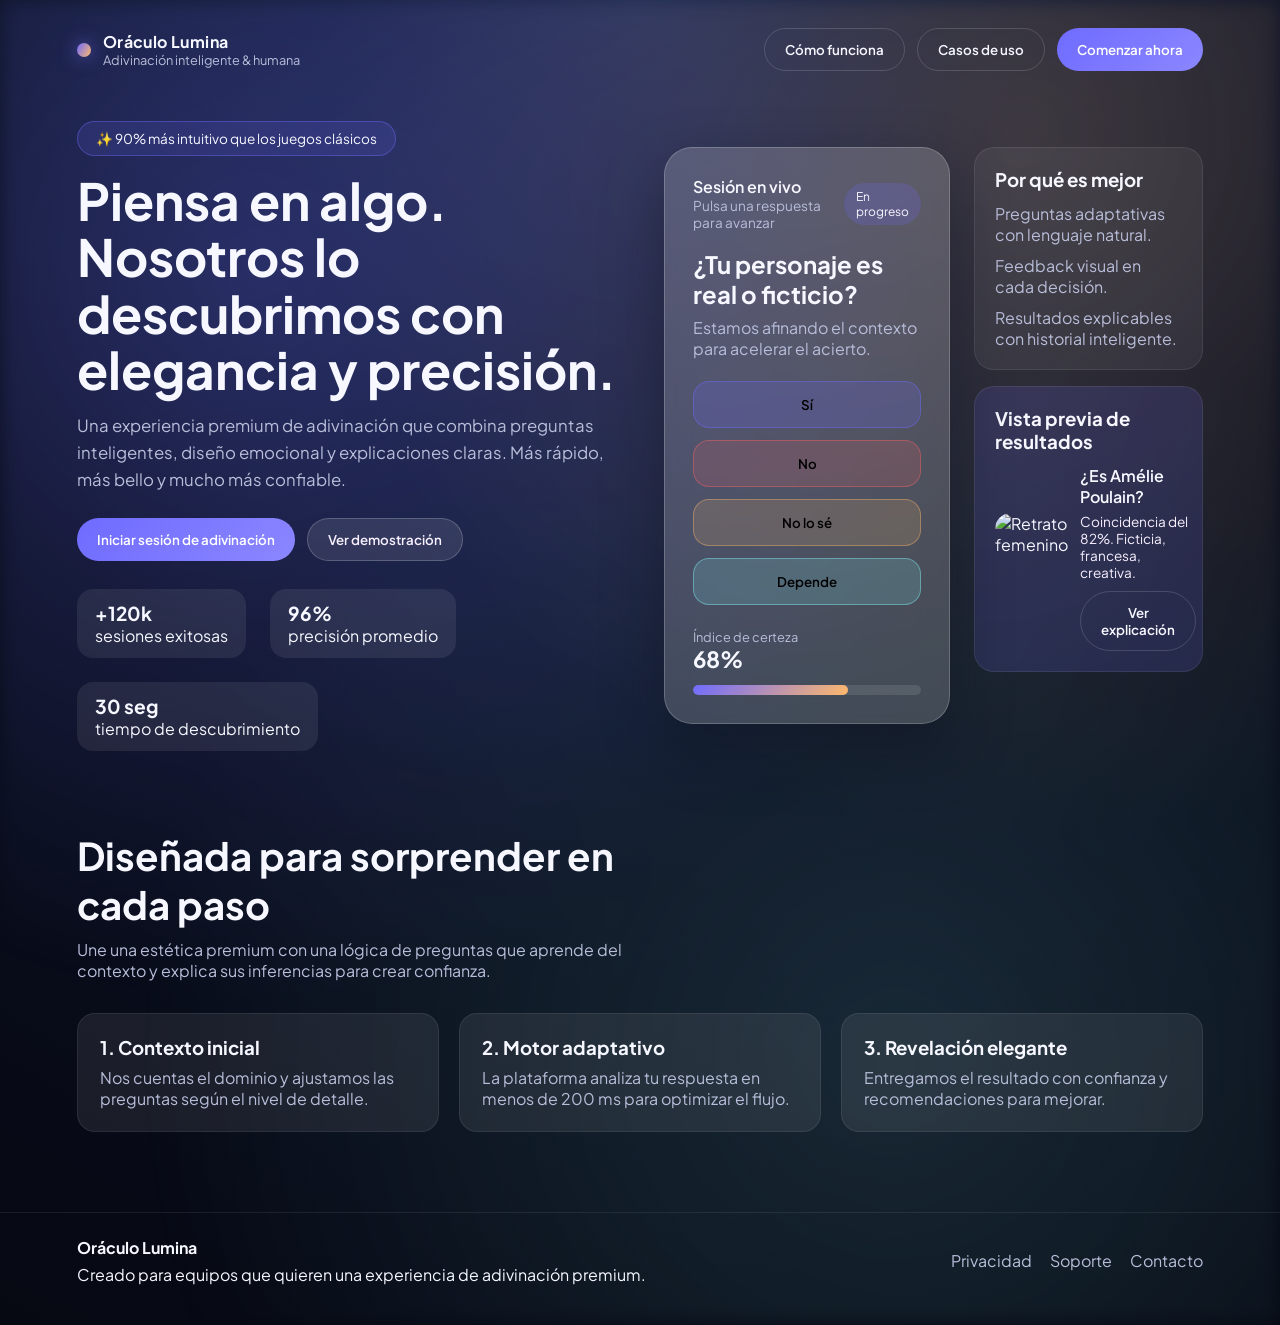
==== index.html @ e5387402 "Add premium Akinator-style landing experience" ====
<!doctype html>
<html lang="es">
  <head>
    <meta charset="UTF-8" />
    <meta name="viewport" content="width=device-width, initial-scale=1" />
    <title>Oráculo Lumina — Descubre lo que piensas</title>
    <link rel="stylesheet" href="styles.css" />
    <link rel="preconnect" href="https://fonts.googleapis.com" />
    <link rel="preconnect" href="https://fonts.gstatic.com" crossorigin />
    <link
      href="https://fonts.googleapis.com/css2?family=Plus+Jakarta+Sans:wght@300;400;500;600;700&display=swap"
      rel="stylesheet"
    />
  </head>
  <body>
    <div class="ambient"></div>
    <header class="top-bar">
      <div class="brand">
        <span class="brand__dot"></span>
        <div>
          <p class="brand__name">Oráculo Lumina</p>
          <p class="brand__tag">Adivinación inteligente & humana</p>
        </div>
      </div>
      <nav class="top-bar__actions">
        <button class="ghost">Cómo funciona</button>
        <button class="ghost">Casos de uso</button>
        <button class="primary">Comenzar ahora</button>
      </nav>
    </header>

    <main class="hero">
      <section class="hero__intro">
        <span class="pill">✨ 90% más intuitivo que los juegos clásicos</span>
        <h1>Piensa en algo. Nosotros lo descubrimos con elegancia y precisión.</h1>
        <p>
          Una experiencia premium de adivinación que combina preguntas inteligentes, diseño emocional y
          explicaciones claras. Más rápido, más bello y mucho más confiable.
        </p>
        <div class="hero__cta">
          <button class="primary">Iniciar sesión de adivinación</button>
          <button class="secondary">Ver demostración</button>
        </div>
        <div class="hero__trust">
          <div>
            <strong>+120k</strong>
            <span>sesiones exitosas</span>
          </div>
          <div>
            <strong>96%</strong>
            <span>precisión promedio</span>
          </div>
          <div>
            <strong>30 seg</strong>
            <span>tiempo de descubrimiento</span>
          </div>
        </div>
      </section>

      <section class="oracle">
        <div class="oracle__panel">
          <div class="oracle__header">
            <div>
              <p class="oracle__title">Sesión en vivo</p>
              <p class="oracle__subtitle">Pulsa una respuesta para avanzar</p>
            </div>
            <span class="status">En progreso</span>
          </div>

          <div class="oracle__question">
            <h2>¿Tu personaje es real o ficticio?</h2>
            <p>Estamos afinando el contexto para acelerar el acierto.</p>
          </div>

          <div class="oracle__answers">
            <button class="answer answer--yes">Sí</button>
            <button class="answer answer--no">No</button>
            <button class="answer answer--unsure">No lo sé</button>
            <button class="answer answer--depends">Depende</button>
          </div>

          <div class="oracle__insight">
            <div>
              <p class="label">Índice de certeza</p>
              <p class="value" data-progress="68">68%</p>
            </div>
            <div class="progress">
              <span style="width: 68%"></span>
            </div>
          </div>
        </div>

        <div class="oracle__side">
          <div class="card">
            <h3>Por qué es mejor</h3>
            <ul>
              <li>Preguntas adaptativas con lenguaje natural.</li>
              <li>Feedback visual en cada decisión.</li>
              <li>Resultados explicables con historial inteligente.</li>
            </ul>
          </div>
          <div class="card card--highlight">
            <h3>Vista previa de resultados</h3>
            <div class="result">
              <img
                src="https://images.unsplash.com/photo-1524504388940-b1c1722653e1?auto=format&fit=crop&w=300&q=80"
                alt="Retrato femenino"
              />
              <div>
                <p class="result__title">¿Es Amélie Poulain?</p>
                <p class="result__text">Coincidencia del 82%. Ficticia, francesa, creativa.</p>
                <button class="ghost">Ver explicación</button>
              </div>
            </div>
          </div>
        </div>
      </section>
    </main>

    <section class="flow">
      <div class="flow__intro">
        <h2>Diseñada para sorprender en cada paso</h2>
        <p>
          Une una estética premium con una lógica de preguntas que aprende del contexto y explica sus
          inferencias para crear confianza.
        </p>
      </div>
      <div class="flow__grid">
        <article>
          <h3>1. Contexto inicial</h3>
          <p>Nos cuentas el dominio y ajustamos las preguntas según el nivel de detalle.</p>
        </article>
        <article>
          <h3>2. Motor adaptativo</h3>
          <p>La plataforma analiza tu respuesta en menos de 200 ms para optimizar el flujo.</p>
        </article>
        <article>
          <h3>3. Revelación elegante</h3>
          <p>Entregamos el resultado con confianza y recomendaciones para mejorar.</p>
        </article>
      </div>
    </section>

    <footer class="footer">
      <div>
        <p class="footer__title">Oráculo Lumina</p>
        <p>Creado para equipos que quieren una experiencia de adivinación premium.</p>
      </div>
      <div class="footer__links">
        <a href="#">Privacidad</a>
        <a href="#">Soporte</a>
        <a href="#">Contacto</a>
      </div>
    </footer>

    <script src="app.js"></script>
  </body>
</html>
---- styles.css ----
:root {
  color-scheme: light;
  --bg: #0a0f1f;
  --bg-soft: #111a30;
  --card: rgba(255, 255, 255, 0.08);
  --card-strong: rgba(255, 255, 255, 0.18);
  --primary: #6f6bff;
  --primary-strong: #8b87ff;
  --secondary: #f8f0ff;
  --text: #f6f7ff;
  --muted: #b8bdd9;
  --accent: #ffb86b;
  --shadow: 0 25px 60px rgba(10, 15, 31, 0.45);
}

* {
  box-sizing: border-box;
  margin: 0;
  padding: 0;
  font-family: "Plus Jakarta Sans", system-ui, sans-serif;
}

body {
  background: radial-gradient(circle at top, #1d2b50 0%, #0a0f1f 55%, #060812 100%);
  color: var(--text);
  min-height: 100vh;
  position: relative;
  overflow-x: hidden;
}

.ambient {
  position: absolute;
  inset: 0;
  background: radial-gradient(circle at 20% 20%, rgba(111, 107, 255, 0.25), transparent 50%),
    radial-gradient(circle at 80% 10%, rgba(255, 184, 107, 0.18), transparent 45%),
    radial-gradient(circle at 70% 80%, rgba(135, 250, 255, 0.12), transparent 55%);
  filter: blur(10px);
  z-index: 0;
}

.top-bar {
  display: flex;
  justify-content: space-between;
  align-items: center;
  padding: 28px 6vw 10px;
  position: relative;
  z-index: 1;
}

.brand {
  display: flex;
  align-items: center;
  gap: 12px;
}

.brand__dot {
  width: 14px;
  height: 14px;
  border-radius: 50%;
  background: linear-gradient(120deg, var(--primary), var(--accent));
  box-shadow: 0 0 18px rgba(111, 107, 255, 0.7);
}

.brand__name {
  font-weight: 700;
  letter-spacing: 0.4px;
}

.brand__tag {
  font-size: 0.8rem;
  color: var(--muted);
}

.top-bar__actions {
  display: flex;
  gap: 12px;
  flex-wrap: wrap;
}

button {
  border: none;
  border-radius: 999px;
  padding: 12px 20px;
  font-weight: 600;
  cursor: pointer;
  transition: transform 0.2s ease, box-shadow 0.2s ease, background 0.2s ease;
}

button:hover {
  transform: translateY(-2px);
  box-shadow: 0 12px 24px rgba(15, 22, 44, 0.3);
}

.primary {
  background: linear-gradient(135deg, var(--primary), var(--primary-strong));
  color: white;
}

.secondary {
  background: rgba(255, 255, 255, 0.1);
  color: var(--secondary);
  border: 1px solid rgba(255, 255, 255, 0.2);
}

.ghost {
  background: transparent;
  color: var(--text);
  border: 1px solid rgba(255, 255, 255, 0.15);
}

.hero {
  position: relative;
  z-index: 1;
  display: grid;
  grid-template-columns: repeat(auto-fit, minmax(280px, 1fr));
  gap: 48px;
  padding: 40px 6vw 80px;
  align-items: center;
}

.hero__intro h1 {
  font-size: clamp(2.4rem, 4vw, 3.6rem);
  margin: 16px 0;
  line-height: 1.1;
}

.hero__intro p {
  color: var(--muted);
  font-size: 1.05rem;
  line-height: 1.6;
}

.pill {
  display: inline-flex;
  padding: 8px 18px;
  border-radius: 999px;
  background: rgba(111, 107, 255, 0.15);
  border: 1px solid rgba(111, 107, 255, 0.4);
  font-size: 0.85rem;
}

.hero__cta {
  display: flex;
  gap: 12px;
  margin: 24px 0 28px;
  flex-wrap: wrap;
}

.hero__trust {
  display: flex;
  gap: 24px;
  flex-wrap: wrap;
}

.hero__trust div {
  background: var(--card);
  padding: 12px 18px;
  border-radius: 16px;
  min-width: 130px;
}

.hero__trust strong {
  font-size: 1.2rem;
  display: block;
}

.oracle {
  display: grid;
  grid-template-columns: minmax(260px, 1fr) minmax(220px, 0.8fr);
  gap: 24px;
}

.oracle__panel {
  background: var(--card-strong);
  border-radius: 28px;
  padding: 28px;
  box-shadow: var(--shadow);
  border: 1px solid rgba(255, 255, 255, 0.2);
  backdrop-filter: blur(14px);
}

.oracle__header {
  display: flex;
  justify-content: space-between;
  align-items: center;
  margin-bottom: 18px;
}

.oracle__title {
  font-weight: 600;
}

.oracle__subtitle {
  font-size: 0.85rem;
  color: var(--muted);
}

.status {
  padding: 6px 12px;
  border-radius: 999px;
  font-size: 0.75rem;
  background: rgba(111, 107, 255, 0.2);
}

.oracle__question h2 {
  font-size: 1.5rem;
  margin-bottom: 8px;
}

.oracle__question p {
  color: var(--muted);
  margin-bottom: 22px;
}

.oracle__answers {
  display: grid;
  grid-template-columns: repeat(auto-fit, minmax(120px, 1fr));
  gap: 12px;
  margin-bottom: 24px;
}

.answer {
  padding: 14px 18px;
  border-radius: 16px;
  font-weight: 600;
  border: 1px solid transparent;
}

.answer--yes {
  background: rgba(111, 107, 255, 0.2);
  border-color: rgba(111, 107, 255, 0.4);
}

.answer--no {
  background: rgba(255, 100, 100, 0.15);
  border-color: rgba(255, 100, 100, 0.4);
}

.answer--unsure {
  background: rgba(255, 184, 107, 0.15);
  border-color: rgba(255, 184, 107, 0.4);
}

.answer--depends {
  background: rgba(135, 250, 255, 0.15);
  border-color: rgba(135, 250, 255, 0.4);
}

.oracle__insight {
  display: flex;
  flex-direction: column;
  gap: 12px;
}

.oracle__insight .label {
  font-size: 0.8rem;
  color: var(--muted);
}

.oracle__insight .value {
  font-size: 1.4rem;
  font-weight: 700;
}

.progress {
  height: 10px;
  border-radius: 999px;
  background: rgba(255, 255, 255, 0.1);
  overflow: hidden;
}

.progress span {
  display: block;
  height: 100%;
  border-radius: inherit;
  background: linear-gradient(135deg, var(--primary), var(--accent));
}

.oracle__side {
  display: flex;
  flex-direction: column;
  gap: 16px;
}

.card {
  background: rgba(255, 255, 255, 0.06);
  border-radius: 20px;
  padding: 20px;
  border: 1px solid rgba(255, 255, 255, 0.08);
}

.card h3 {
  margin-bottom: 12px;
}

.card ul {
  list-style: none;
  display: grid;
  gap: 10px;
  color: var(--muted);
}

.card--highlight {
  background: rgba(111, 107, 255, 0.16);
}

.result {
  display: flex;
  gap: 12px;
  align-items: center;
}

.result img {
  width: 80px;
  height: 90px;
  border-radius: 16px;
  object-fit: cover;
}

.result__title {
  font-weight: 600;
  margin-bottom: 6px;
}

.result__text {
  color: var(--secondary);
  font-size: 0.85rem;
  margin-bottom: 10px;
}

.flow {
  padding: 0 6vw 80px;
  position: relative;
  z-index: 1;
}

.flow__intro {
  max-width: 580px;
  margin-bottom: 32px;
}

.flow__intro h2 {
  font-size: clamp(1.8rem, 3vw, 2.6rem);
  margin-bottom: 10px;
}

.flow__intro p {
  color: var(--muted);
}

.flow__grid {
  display: grid;
  gap: 20px;
  grid-template-columns: repeat(auto-fit, minmax(220px, 1fr));
}

.flow__grid article {
  background: var(--card);
  padding: 22px;
  border-radius: 18px;
  border: 1px solid rgba(255, 255, 255, 0.08);
  color: var(--muted);
}

.flow__grid h3 {
  color: var(--text);
  margin-bottom: 8px;
}

.footer {
  padding: 24px 6vw 40px;
  border-top: 1px solid rgba(255, 255, 255, 0.08);
  display: flex;
  flex-wrap: wrap;
  gap: 24px;
  justify-content: space-between;
  align-items: center;
  position: relative;
  z-index: 1;
}

.footer__title {
  font-weight: 700;
  margin-bottom: 6px;
}

.footer__links {
  display: flex;
  gap: 18px;
}

.footer__links a {
  color: var(--muted);
  text-decoration: none;
}

@media (max-width: 900px) {
  .top-bar {
    flex-direction: column;
    align-items: flex-start;
    gap: 16px;
  }

  .oracle {
    grid-template-columns: 1fr;
  }
}
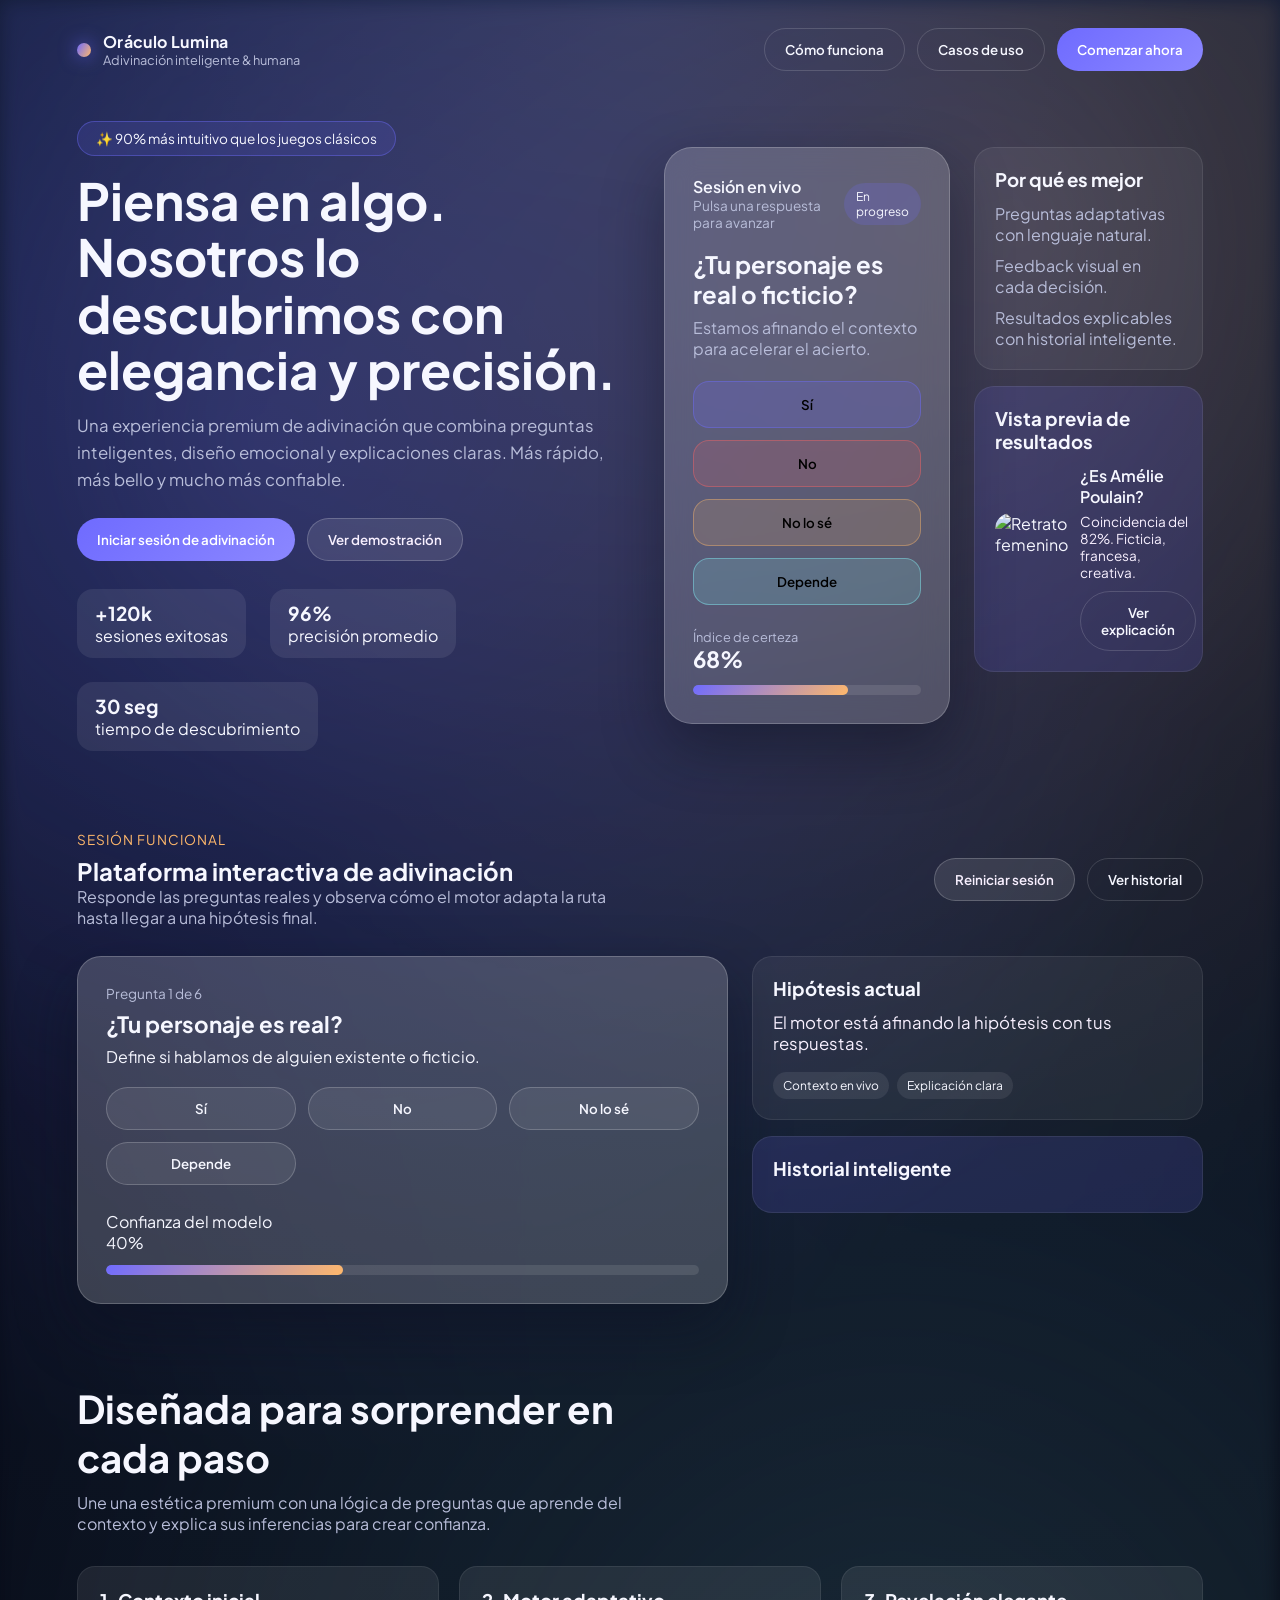
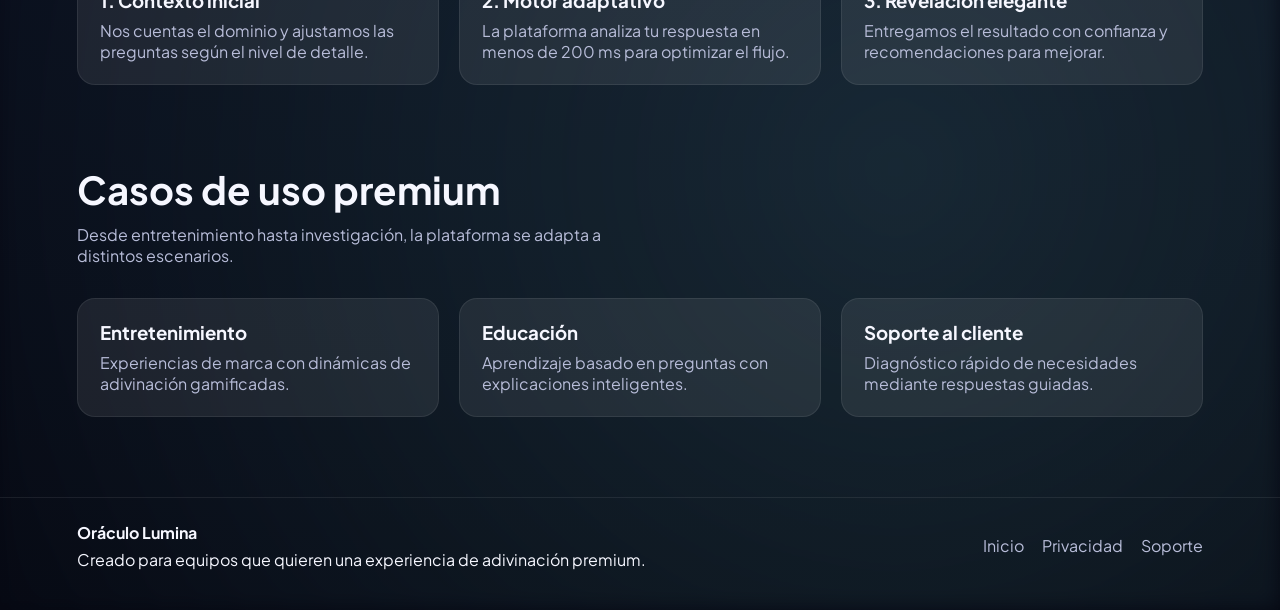
==== commit 0dd3e373: "Build functional Akinator-style session flow" ====
--- a/index.html
+++ b/index.html
@@ -23,9 +23,9 @@
         </div>
       </div>
       <nav class="top-bar__actions">
-        <button class="ghost">Cómo funciona</button>
-        <button class="ghost">Casos de uso</button>
-        <button class="primary">Comenzar ahora</button>
+        <button class="ghost" data-scroll="como-funciona">Cómo funciona</button>
+        <button class="ghost" data-scroll="casos-uso">Casos de uso</button>
+        <button class="primary" data-start>Comenzar ahora</button>
       </nav>
     </header>
 
@@ -38,8 +38,8 @@
           explicaciones claras. Más rápido, más bello y mucho más confiable.
         </p>
         <div class="hero__cta">
-          <button class="primary">Iniciar sesión de adivinación</button>
-          <button class="secondary">Ver demostración</button>
+          <button class="primary" data-start>Iniciar sesión de adivinación</button>
+          <button class="secondary" data-scroll="demo">Ver demostración</button>
         </div>
         <div class="hero__trust">
           <div>
@@ -57,7 +57,7 @@
         </div>
       </section>
 
-      <section class="oracle">
+      <section class="oracle" id="demo">
         <div class="oracle__panel">
           <div class="oracle__header">
             <div>
@@ -117,7 +117,91 @@
       </section>
     </main>
 
-    <section class="flow">
+    <section class="platform" id="session">
+      <div class="platform__header">
+        <div>
+          <p class="platform__label">Sesión funcional</p>
+          <h2>Plataforma interactiva de adivinación</h2>
+          <p class="platform__subtitle">
+            Responde las preguntas reales y observa cómo el motor adapta la ruta hasta llegar a una
+            hipótesis final.
+          </p>
+        </div>
+        <div class="platform__controls">
+          <button class="secondary" id="restart">Reiniciar sesión</button>
+          <button class="ghost" id="show-history">Ver historial</button>
+        </div>
+      </div>
+
+      <div class="platform__grid">
+        <div class="platform__panel">
+          <div class="platform__question">
+            <p class="platform__step">Pregunta 1 de 6</p>
+            <h3 id="question-title">¿Tu personaje es real?</h3>
+            <p id="question-hint">Selecciona una respuesta para avanzar en la deducción.</p>
+          </div>
+
+          <div class="platform__answers" id="answers"></div>
+
+          <div class="platform__progress">
+            <div>
+              <p class="label">Confianza del modelo</p>
+              <p class="value" id="confidence">55%</p>
+            </div>
+            <div class="progress">
+              <span id="confidence-bar" style="width: 55%"></span>
+            </div>
+          </div>
+        </div>
+
+        <aside class="platform__insights">
+          <div class="card">
+            <h3>Hipótesis actual</h3>
+            <p class="platform__guess" id="current-guess">Aún no hay suficiente información.</p>
+            <div class="platform__badges">
+              <span>Contexto en vivo</span>
+              <span>Explicación clara</span>
+            </div>
+          </div>
+          <div class="card card--highlight">
+            <h3>Historial inteligente</h3>
+            <ul class="history" id="history-list"></ul>
+          </div>
+        </aside>
+      </div>
+
+      <div class="platform__result" id="result">
+        <div class="result-card">
+          <div>
+            <p class="platform__label">Resultado final</p>
+            <h3 id="result-title">¡Creo que lo tengo!</h3>
+            <p id="result-description">
+              Responde confirmar o reinicia para probar un nuevo objetivo.
+            </p>
+            <div class="result-actions">
+              <button class="primary" id="confirm">Confirmar</button>
+              <button class="secondary" id="try-again">Probar otro</button>
+            </div>
+          </div>
+          <div class="result-metrics">
+            <div>
+              <strong id="result-confidence">86%</strong>
+              <span>certeza estimada</span>
+            </div>
+            <div>
+              <strong id="result-questions">6</strong>
+              <span>preguntas usadas</span>
+            </div>
+            <div>
+              <strong id="result-domain">Ficción</strong>
+              <span>dominio</span>
+            </div>
+          </div>
+        </div>
+      </div>
+    </section>
+
+    <section class="flow" id="como-funciona">
       <div class="flow__intro">
         <h2>Diseñada para sorprender en cada paso</h2>
         <p>
@@ -141,15 +225,36 @@
       </div>
     </section>
 
+    <section class="use-cases" id="casos-uso">
+      <div class="flow__intro">
+        <h2>Casos de uso premium</h2>
+        <p>Desde entretenimiento hasta investigación, la plataforma se adapta a distintos escenarios.</p>
+      </div>
+      <div class="flow__grid">
+        <article>
+          <h3>Entretenimiento</h3>
+          <p>Experiencias de marca con dinámicas de adivinación gamificadas.</p>
+        </article>
+        <article>
+          <h3>Educación</h3>
+          <p>Aprendizaje basado en preguntas con explicaciones inteligentes.</p>
+        </article>
+        <article>
+          <h3>Soporte al cliente</h3>
+          <p>Diagnóstico rápido de necesidades mediante respuestas guiadas.</p>
+        </article>
+      </div>
+    </section>
+
     <footer class="footer">
       <div>
         <p class="footer__title">Oráculo Lumina</p>
         <p>Creado para equipos que quieren una experiencia de adivinación premium.</p>
       </div>
       <div class="footer__links">
+        <a href="index.html">Inicio</a>
         <a href="#">Privacidad</a>
         <a href="#">Soporte</a>
-        <a href="#">Contacto</a>
       </div>
     </footer>
 
--- a/styles.css
+++ b/styles.css
@@ -86,6 +86,13 @@
   transition: transform 0.2s ease, box-shadow 0.2s ease, background 0.2s ease;
 }
 
+.button-link {
+  display: inline-flex;
+  align-items: center;
+  justify-content: center;
+  text-decoration: none;
+}
+
 button:hover {
   transform: translateY(-2px);
   box-shadow: 0 12px 24px rgba(15, 22, 44, 0.3);
@@ -115,6 +122,11 @@
   grid-template-columns: repeat(auto-fit, minmax(280px, 1fr));
   gap: 48px;
   padding: 40px 6vw 80px;
+  align-items: center;
+}
+
+.hero--full {
+  min-height: 100vh;
   align-items: center;
 }
 
@@ -282,6 +294,154 @@
   gap: 16px;
 }
 
+.platform {
+  padding: 0 6vw 80px;
+  position: relative;
+  z-index: 1;
+}
+
+.platform__header {
+  display: flex;
+  justify-content: space-between;
+  gap: 24px;
+  flex-wrap: wrap;
+  margin-bottom: 28px;
+}
+
+.platform__label {
+  font-size: 0.85rem;
+  text-transform: uppercase;
+  letter-spacing: 1px;
+  color: var(--accent);
+  margin-bottom: 8px;
+}
+
+.platform__subtitle {
+  color: var(--muted);
+  max-width: 560px;
+}
+
+.platform__controls {
+  display: flex;
+  gap: 12px;
+  align-items: center;
+}
+
+.platform__grid {
+  display: grid;
+  gap: 24px;
+  grid-template-columns: minmax(280px, 1.3fr) minmax(240px, 0.9fr);
+}
+
+.platform__panel {
+  background: var(--card-strong);
+  border-radius: 24px;
+  padding: 28px;
+  border: 1px solid rgba(255, 255, 255, 0.2);
+  box-shadow: var(--shadow);
+}
+
+.platform__question h3 {
+  font-size: 1.4rem;
+  margin-bottom: 8px;
+}
+
+.platform__step {
+  font-size: 0.85rem;
+  color: var(--muted);
+  margin-bottom: 8px;
+}
+
+.platform__answers {
+  display: grid;
+  gap: 12px;
+  grid-template-columns: repeat(auto-fit, minmax(140px, 1fr));
+  margin: 20px 0 26px;
+}
+
+.platform__answers button {
+  background: rgba(255, 255, 255, 0.08);
+  border: 1px solid rgba(255, 255, 255, 0.2);
+  color: var(--text);
+}
+
+.platform__progress {
+  display: flex;
+  flex-direction: column;
+  gap: 12px;
+}
+
+.platform__insights {
+  display: flex;
+  flex-direction: column;
+  gap: 16px;
+}
+
+.platform__guess {
+  font-size: 1.05rem;
+  color: var(--secondary);
+  margin: 12px 0 18px;
+}
+
+.platform__badges {
+  display: flex;
+  flex-wrap: wrap;
+  gap: 8px;
+}
+
+.platform__badges span {
+  background: rgba(255, 255, 255, 0.08);
+  padding: 6px 10px;
+  border-radius: 999px;
+  font-size: 0.75rem;
+}
+
+.history {
+  list-style: none;
+  display: grid;
+  gap: 10px;
+  color: var(--muted);
+  font-size: 0.9rem;
+}
+
+.platform__result {
+  margin-top: 32px;
+  display: none;
+}
+
+.platform__result.is-visible {
+  display: block;
+}
+
+.result-card {
+  display: flex;
+  flex-wrap: wrap;
+  gap: 24px;
+  justify-content: space-between;
+  background: rgba(111, 107, 255, 0.18);
+  border-radius: 24px;
+  padding: 28px;
+  border: 1px solid rgba(255, 255, 255, 0.2);
+}
+
+.result-actions {
+  display: flex;
+  gap: 12px;
+  flex-wrap: wrap;
+  margin-top: 20px;
+}
+
+.result-metrics {
+  display: grid;
+  gap: 12px;
+  min-width: 180px;
+}
+
+.result-metrics strong {
+  font-size: 1.4rem;
+  display: block;
+}
+
 .card {
   background: rgba(255, 255, 255, 0.06);
   border-radius: 20px;
@@ -365,6 +525,12 @@
 .flow__grid h3 {
   color: var(--text);
   margin-bottom: 8px;
+}
+
+.use-cases {
+  padding: 0 6vw 80px;
+  position: relative;
+  z-index: 1;
 }
 
 .footer {
@@ -404,4 +570,8 @@
   .oracle {
     grid-template-columns: 1fr;
   }
-}
+
+  .platform__grid {
+    grid-template-columns: 1fr;
+  }
+}
